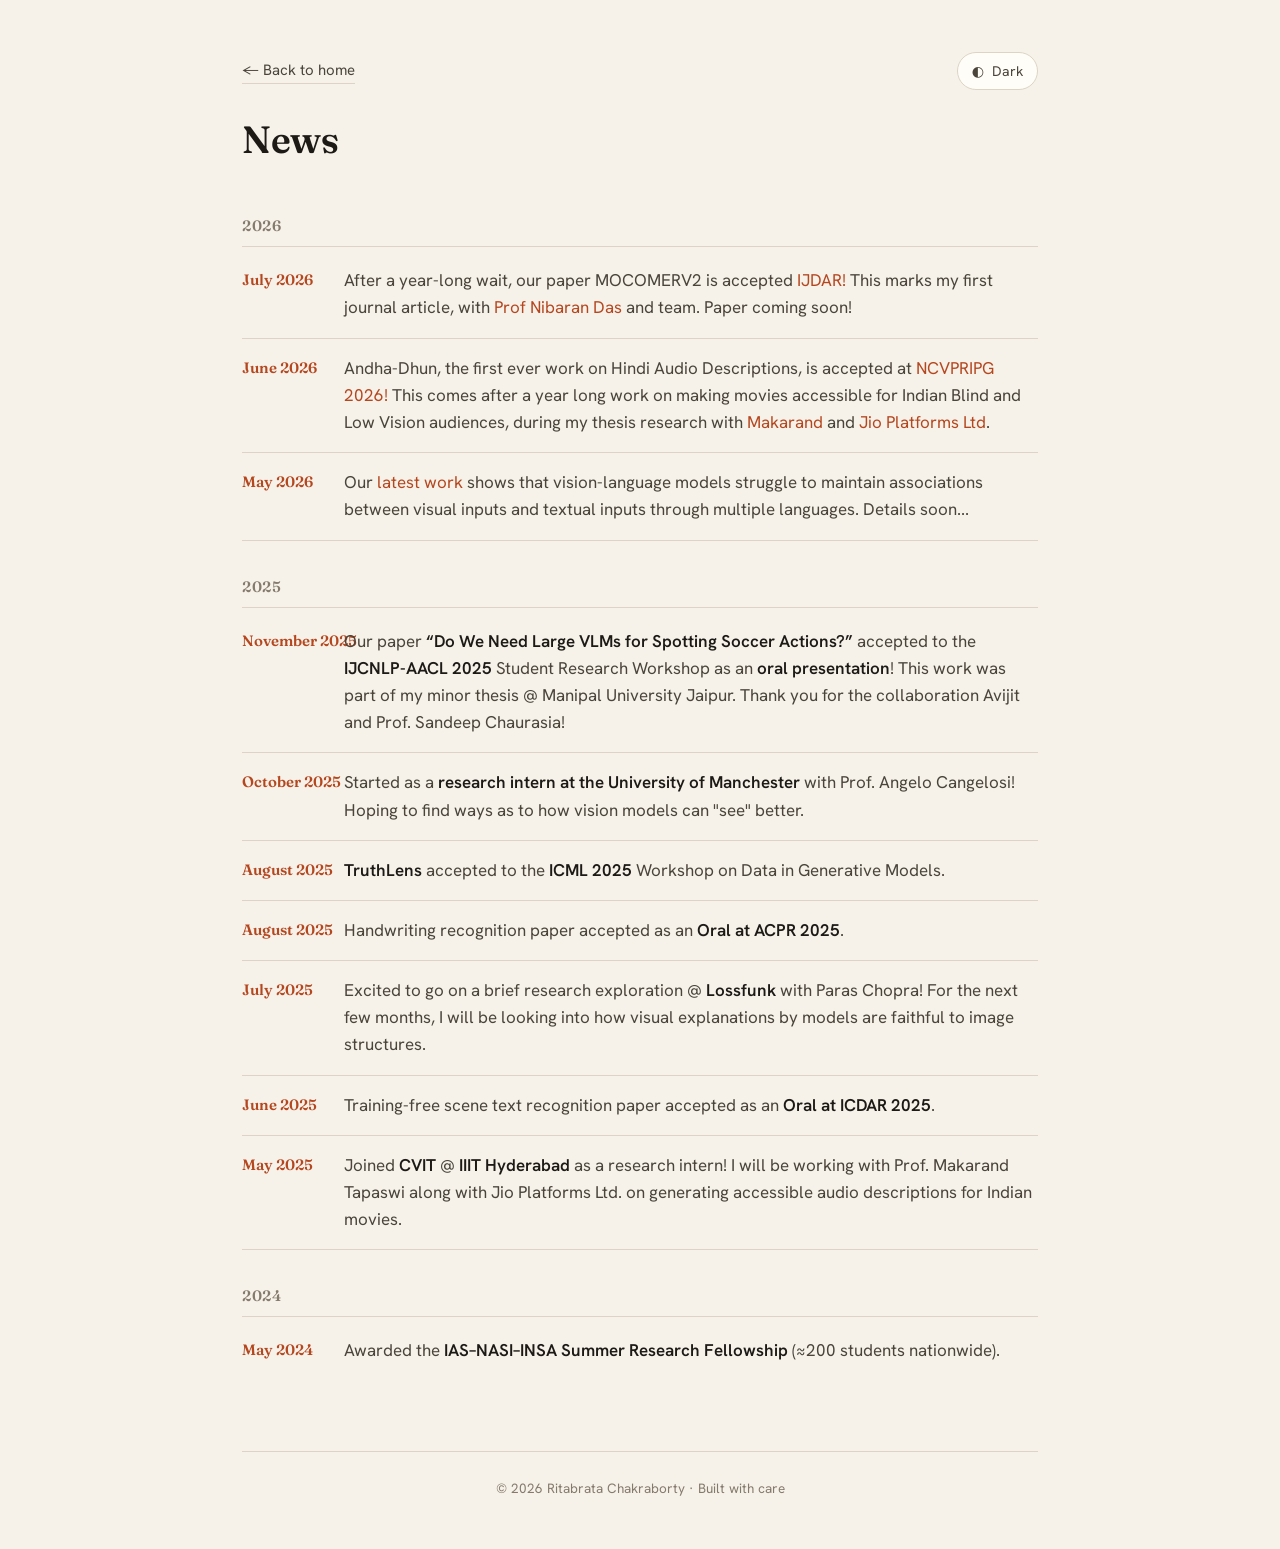
==== news.html @ 1041f398 "Revise news entries and fix date formatting Updated news items with new entries and corrected dates." ====
<!doctype html>
<html lang="en">
<head>
<meta charset="utf-8">
<meta name="viewport" content="width=device-width, initial-scale=1">
<meta name="description" content="News archive — Ritabrata Chakraborty">
<meta name="author" content="Ritabrata Chakraborty">
<title>News · Ritabrata Chakraborty</title>

<link rel="preconnect" href="https://fonts.googleapis.com">
<link rel="preconnect" href="https://fonts.gstatic.com" crossorigin>
<link href="https://fonts.googleapis.com/css2?family=Fraunces:opsz,wght@9..144,400;9..144,500;9..144,600;9..144,700&family=Hanken+Grotesk:wght@400;500;600;700&display=swap" rel="stylesheet">

<style>
:root{
  --paper:#f6f2ea;
  --paper-2:#efe9de;
  --ink:#1d1a16;
  --ink-soft:#4a443b;
  --muted:#857b6c;
  --line:#ddd4c5;
  --accent:#b5471f;
  --accent-soft:#b5471f1a;
  --card:#fffdf8;
  --shadow:0 1px 2px rgba(40,30,15,.05), 0 10px 30px rgba(40,30,15,.06);
  --maxw:840px;
}
html[data-theme="dark"]{
  --paper:#14130f;
  --paper-2:#1b1915;
  --ink:#ece7dd;
  --ink-soft:#bdb6a8;
  --muted:#8a8273;
  --line:#2c2922;
  --accent:#e07a4a;
  --accent-soft:#e07a4a1f;
  --card:#1c1a15;
  --shadow:0 1px 2px rgba(0,0,0,.4), 0 12px 34px rgba(0,0,0,.34);
}
*{box-sizing:border-box;}
html,body{margin:0;padding:0;}
body{
  background:var(--paper);
  color:var(--ink);
  font-family:"Hanken Grotesk", system-ui, sans-serif;
  font-size:17px;
  line-height:1.6;
  -webkit-font-smoothing:antialiased;
  transition:background .35s ease, color .35s ease;
}
a{color:var(--accent); text-decoration:none;}
a:hover{text-decoration:underline; text-underline-offset:3px;}
.wrap{max-width:var(--maxw); margin:0 auto; padding:0 22px;}

header{padding:52px 0 8px;}
.topbar{display:flex; justify-content:space-between; align-items:center; margin-bottom:30px;}
.back{
  color:var(--ink-soft); font-size:15px; border-bottom:1px solid var(--line); padding-bottom:1px;
}
.back:hover{color:var(--accent); border-color:var(--accent); text-decoration:none;}
.toggle{
  display:inline-flex; align-items:center; gap:8px;
  background:var(--card); border:1px solid var(--line); color:var(--ink-soft);
  border-radius:999px; padding:7px 14px; cursor:pointer; font:inherit; font-size:14px;
  transition:border-color .2s, color .2s, transform .12s;
}
.toggle:hover{border-color:var(--accent); color:var(--accent); transform:translateY(-1px);}
h1{
  font-family:"Fraunces", serif; font-weight:600; font-size:38px;
  line-height:1.05; margin:0 0 6px; letter-spacing:-.5px;
}
.sub{color:var(--muted); margin:0 0 6px; font-size:16px;}

.year{
  font-family:"Fraunces", serif; font-weight:600; font-size:15px;
  letter-spacing:.6px; text-transform:uppercase; color:var(--muted);
  margin:34px 0 4px; padding-bottom:8px; border-bottom:1px solid var(--line);
}
.news-item{
  display:grid; grid-template-columns:84px 1fr; gap:18px;
  padding:16px 0; border-bottom:1px solid var(--line);
}
.news-item:last-child{border-bottom:none;}
.news-date{
  font-family:"Fraunces", serif; color:var(--accent);
  font-size:15px; font-weight:600; padding-top:1px; white-space:nowrap;
}
.news-body{color:var(--ink-soft);}
.news-body b{color:var(--ink); font-weight:600;}

.list{padding:6px 0 70px;}
.foot{
  text-align:center; color:var(--muted); font-size:13.5px;
  padding:26px 0 50px; border-top:1px solid var(--line);
}
@media (max-width:620px){
  h1{font-size:31px;}
  .news-item{grid-template-columns:70px 1fr; gap:12px;}
}
</style>
</head>
<body>
<div class="wrap">

  <header>
    <div class="topbar">
      <a class="back" href="index.html#news">← Back to home</a>
      <button class="toggle" id="themeBtn" aria-label="Toggle theme">
        <span id="themeIcon">◐</span><span id="themeLabel">Dark</span>
      </button>
    </div>
    <h1>News</h1>
    <p class="sub"></p>
  </header>

  <section class="list">

    <div class="year">2026</div>

        <div class="news-item">
      <div class="news-date">July 2026</div>
      <div class="news-body">After a year-long wait, our paper MOCOMERV2 is accepted <a href="https://link.springer.com/journal/10032">IJDAR!</a>
      This marks my first journal article, with <a href="https://scholar.google.co.in/citations?hl=en&user=vMx63B4AAAAJ&view_op=list_works&sortby=pubdate">Prof Nibaran Das</a>
      and team. Paper coming soon!</div>
    </div>

    <div class="news-item">
      <div class="news-date">June 2026</div>
      <div class="news-body">Andha-Dhun, the first ever work on Hindi Audio Descriptions, is accepted at <a href="https://ncvpripg2026.lnmiit.ac.in/">NCVPRIPG 2026!</a>
      This comes after a year long work on making movies accessible for Indian Blind and Low Vision audiences, during my thesis research with <a href="https://makarandtapaswi.github.io/">Makarand</a>
      and <a href="https://www.jio.com/platforms/">Jio Platforms Ltd</a>.</div>
    </div>

    <div class="news-item">
      <div class="news-date">May 2026</div>
      <div class="news-body">Our <a href="https://openreview.net/forum?id=AJkmF1yHVO">latest work</a> shows that vision-language models struggle to maintain associations between visual
      inputs and textual inputs through multiple languages. Details soon...</div>
    </div>

    <div class="year">2025</div>

    <div class="news-item">
      <div class="news-date">November 2025</div>
      <div class="news-body">Our paper <b>“Do We Need Large VLMs for Spotting Soccer Actions?”</b> accepted to the <b>IJCNLP-AACL 2025</b> Student Research Workshop as an <b>oral presentation</b>!
      This work was part of my minor thesis @ Manipal University Jaipur. Thank you for the collaboration Avijit and Prof. Sandeep Chaurasia!</div>
    </div>

    <div class="news-item">
      <div class="news-date">October 2025</div>
      <div class="news-body">Started as a <b>research intern at the University of Manchester</b> with Prof. Angelo Cangelosi! Hoping to find ways as to how vision models can "see" better.</div>
    </div>
    <div class="news-item">
      <div class="news-date">August 2025</div>
      <div class="news-body"><b>TruthLens</b> accepted to the <b>ICML 2025</b> Workshop on Data in Generative Models.</div>
    </div>

        <div class="news-item">
      <div class="news-date">August 2025</div>
      <div class="news-body">Handwriting recognition paper accepted as an <b>Oral at ACPR 2025</b>.</div>
    </div>
    <div class="news-item">
      <div class="news-date">July 2025</div>
      <div class="news-body">Excited to go on a brief research exploration @ <b>Lossfunk</b> with Paras Chopra! For the next few months, I will be looking into how visual explanations by models are
      faithful to image structures.</div>
    </div>
        <div class="news-item">
      <div class="news-date">June 2025</div>
      <div class="news-body">Training-free scene text recognition paper accepted as an <b>Oral at ICDAR 2025</b>.</div>
    </div>

    <div class="news-item">
      <div class="news-date">May 2025</div>
      <div class="news-body">Joined <b>CVIT</b> @ <b>IIIT Hyderabad</b> as a research intern! I will be working with Prof. Makarand Tapaswi along with Jio Platforms Ltd. on generating accessible
      audio descriptions for Indian movies.</div>
    </div>






    <div class="year">2024</div>

    <div class="news-item">
      <div class="news-date">May 2024</div>
      <div class="news-body">Awarded the <b>IAS–NASI–INSA Summer Research Fellowship</b> (≈200 students nationwide).</div>
    </div>

  </section>

  <div class="foot">© <span id="yr"></span> Ritabrata Chakraborty · Built with care</div>
</div>

<script>
  var root = document.documentElement;
  var icon = document.getElementById('themeIcon');
  var label = document.getElementById('themeLabel');
  function getStored(){ try{ return localStorage.getItem('theme'); }catch(e){ return null; } }
  function store(v){ try{ localStorage.setItem('theme', v); }catch(e){} }
  function applyTheme(t){
    root.setAttribute('data-theme', t);
    icon.textContent = t === 'dark' ? '◑' : '◐';
    label.textContent = t === 'dark' ? 'Light' : 'Dark';
  }
  var saved = getStored();
  var prefersDark = window.matchMedia && window.matchMedia('(prefers-color-scheme: dark)').matches;
  applyTheme(saved || (prefersDark ? 'dark' : 'light'));
  document.getElementById('themeBtn').addEventListener('click', function(){
    var next = root.getAttribute('data-theme') === 'dark' ? 'light' : 'dark';
    applyTheme(next); store(next);
  });
  document.getElementById('yr').textContent = new Date().getFullYear();
</script>
</body>
</html>
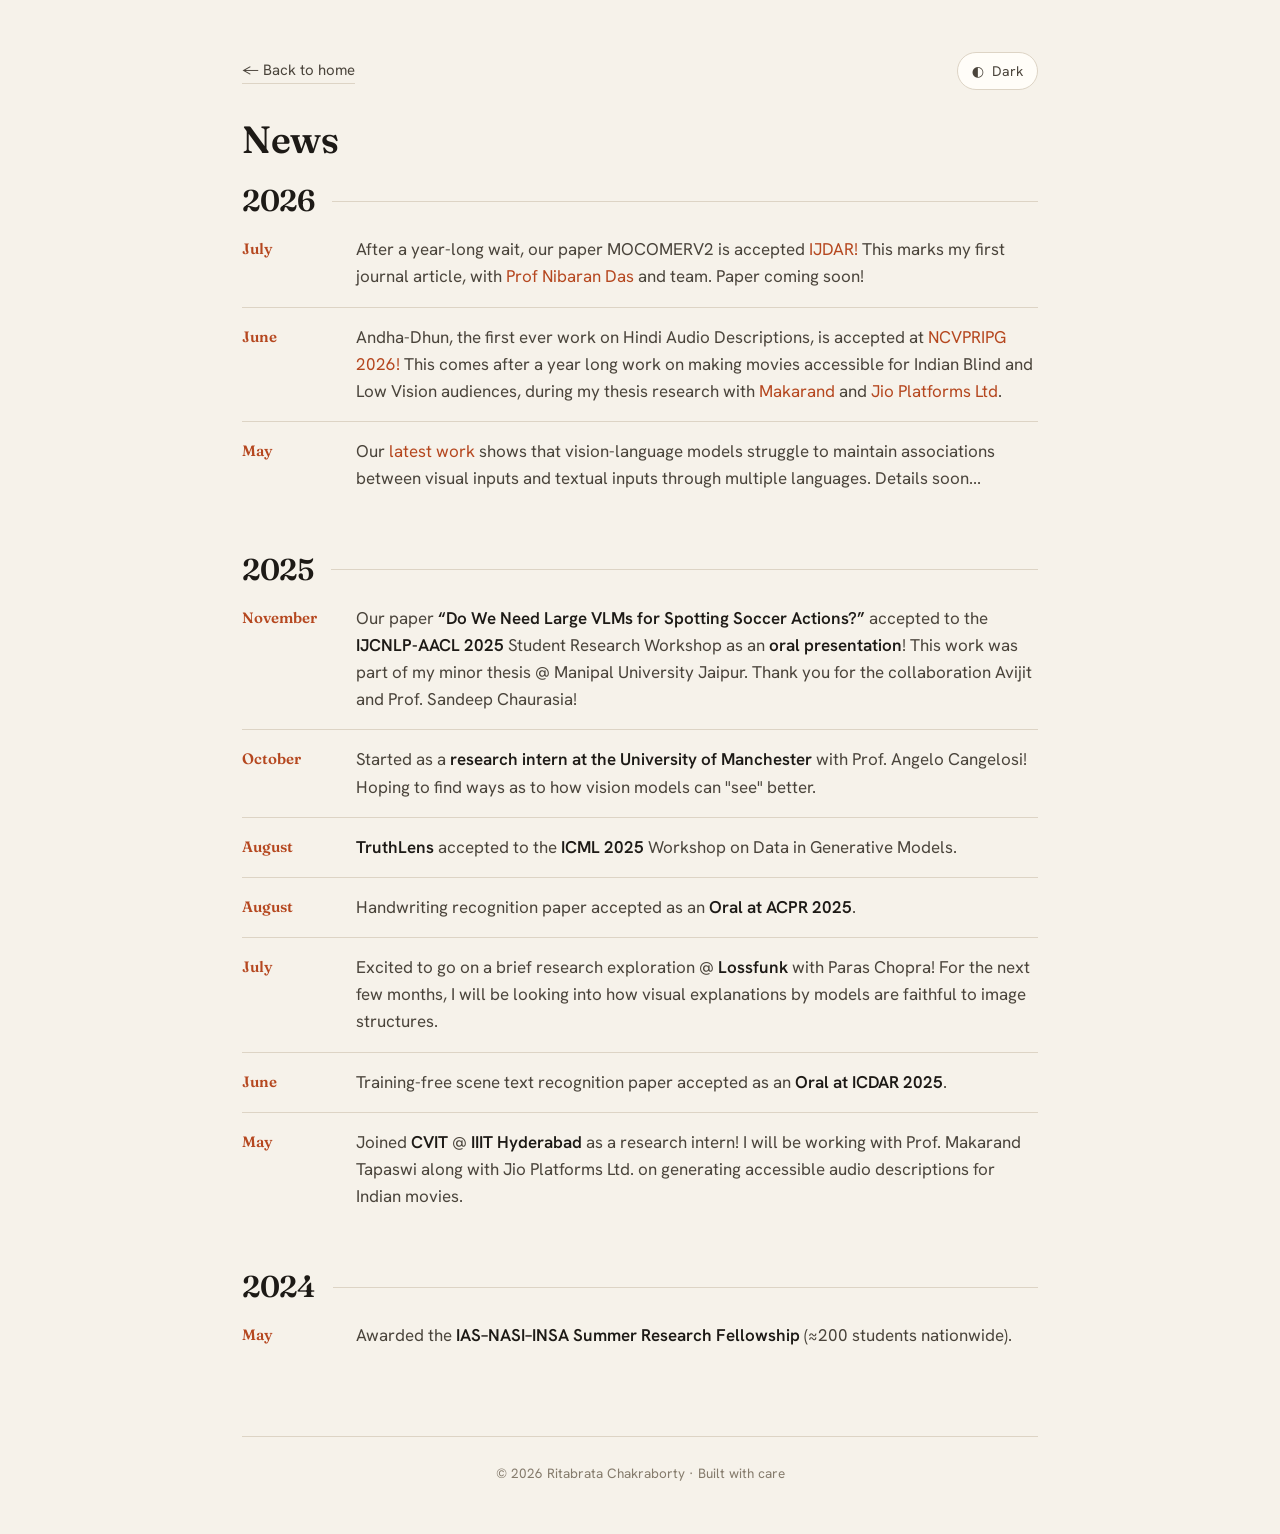
==== commit 965f7c0e: "Refactor news section and update styles Updated the news section with new items and modified the yea" ====
--- a/news.html
+++ b/news.html
@@ -71,16 +71,28 @@
 }
 .sub{color:var(--muted); margin:0 0 6px; font-size:16px;}
 
+/* ---------- Year header ---------- */
 .year{
-  font-family:"Fraunces", serif; font-weight:600; font-size:15px;
-  letter-spacing:.6px; text-transform:uppercase; color:var(--muted);
-  margin:34px 0 4px; padding-bottom:8px; border-bottom:1px solid var(--line);
-}
+  display:flex; align-items:center; gap:18px;
+  margin:46px 0 4px;
+}
+.year::after{
+  content:""; flex:1 1 auto; height:1px; background:var(--line);
+}
+.year span{
+  font-family:"Fraunces", serif; font-weight:600; font-size:30px;
+  line-height:1; letter-spacing:-.5px; color:var(--ink);
+  flex:0 0 auto;
+}
+.year:first-child{margin-top:6px;}
+
+/* ---------- News items ---------- */
 .news-item{
-  display:grid; grid-template-columns:84px 1fr; gap:18px;
+  display:grid; grid-template-columns:96px 1fr; gap:18px;
   padding:16px 0; border-bottom:1px solid var(--line);
 }
 .news-item:last-child{border-bottom:none;}
+.news-item:has(+ .year){border-bottom:none;}
 .news-date{
   font-family:"Fraunces", serif; color:var(--accent);
   font-size:15px; font-weight:600; padding-top:1px; white-space:nowrap;
@@ -95,7 +107,10 @@
 }
 @media (max-width:620px){
   h1{font-size:31px;}
-  .news-item{grid-template-columns:70px 1fr; gap:12px;}
+  .year{gap:12px; margin-top:36px;}
+  .year span{font-size:26px;}
+  .news-item{grid-template-columns:82px 1fr; gap:12px;}
+  .news-date{font-size:14px;}
 }
 </style>
 </head>
@@ -113,76 +128,79 @@
     <p class="sub"></p>
   </header>
 
+  <!--
+    To add news: drop a new .news-item at the top of the right year block.
+    Keep data-year on the item — index.html reads it to rebuild these
+    year headers for the 7 latest entries. The .news-date holds the month only.
+  -->
   <section class="list">
 
-    <div class="year">2026</div>
-
-        <div class="news-item">
-      <div class="news-date">July 2026</div>
+    <div class="year"><span>2026</span></div>
+
+    <div class="news-item" data-year="2026">
+      <div class="news-date">July</div>
       <div class="news-body">After a year-long wait, our paper MOCOMERV2 is accepted <a href="https://link.springer.com/journal/10032">IJDAR!</a>
       This marks my first journal article, with <a href="https://scholar.google.co.in/citations?hl=en&user=vMx63B4AAAAJ&view_op=list_works&sortby=pubdate">Prof Nibaran Das</a>
       and team. Paper coming soon!</div>
     </div>
 
-    <div class="news-item">
-      <div class="news-date">June 2026</div>
+    <div class="news-item" data-year="2026">
+      <div class="news-date">June</div>
       <div class="news-body">Andha-Dhun, the first ever work on Hindi Audio Descriptions, is accepted at <a href="https://ncvpripg2026.lnmiit.ac.in/">NCVPRIPG 2026!</a>
       This comes after a year long work on making movies accessible for Indian Blind and Low Vision audiences, during my thesis research with <a href="https://makarandtapaswi.github.io/">Makarand</a>
       and <a href="https://www.jio.com/platforms/">Jio Platforms Ltd</a>.</div>
     </div>
 
-    <div class="news-item">
-      <div class="news-date">May 2026</div>
+    <div class="news-item" data-year="2026">
+      <div class="news-date">May</div>
       <div class="news-body">Our <a href="https://openreview.net/forum?id=AJkmF1yHVO">latest work</a> shows that vision-language models struggle to maintain associations between visual
       inputs and textual inputs through multiple languages. Details soon...</div>
     </div>
 
-    <div class="year">2025</div>
-
-    <div class="news-item">
-      <div class="news-date">November 2025</div>
+    <div class="year"><span>2025</span></div>
+
+    <div class="news-item" data-year="2025">
+      <div class="news-date">November</div>
       <div class="news-body">Our paper <b>“Do We Need Large VLMs for Spotting Soccer Actions?”</b> accepted to the <b>IJCNLP-AACL 2025</b> Student Research Workshop as an <b>oral presentation</b>!
       This work was part of my minor thesis @ Manipal University Jaipur. Thank you for the collaboration Avijit and Prof. Sandeep Chaurasia!</div>
     </div>
 
-    <div class="news-item">
-      <div class="news-date">October 2025</div>
+    <div class="news-item" data-year="2025">
+      <div class="news-date">October</div>
       <div class="news-body">Started as a <b>research intern at the University of Manchester</b> with Prof. Angelo Cangelosi! Hoping to find ways as to how vision models can "see" better.</div>
     </div>
-    <div class="news-item">
-      <div class="news-date">August 2025</div>
+
+    <div class="news-item" data-year="2025">
+      <div class="news-date">August</div>
       <div class="news-body"><b>TruthLens</b> accepted to the <b>ICML 2025</b> Workshop on Data in Generative Models.</div>
     </div>
 
-        <div class="news-item">
-      <div class="news-date">August 2025</div>
+    <div class="news-item" data-year="2025">
+      <div class="news-date">August</div>
       <div class="news-body">Handwriting recognition paper accepted as an <b>Oral at ACPR 2025</b>.</div>
     </div>
-    <div class="news-item">
-      <div class="news-date">July 2025</div>
+
+    <div class="news-item" data-year="2025">
+      <div class="news-date">July</div>
       <div class="news-body">Excited to go on a brief research exploration @ <b>Lossfunk</b> with Paras Chopra! For the next few months, I will be looking into how visual explanations by models are
       faithful to image structures.</div>
     </div>
-        <div class="news-item">
-      <div class="news-date">June 2025</div>
+
+    <div class="news-item" data-year="2025">
+      <div class="news-date">June</div>
       <div class="news-body">Training-free scene text recognition paper accepted as an <b>Oral at ICDAR 2025</b>.</div>
     </div>
 
-    <div class="news-item">
-      <div class="news-date">May 2025</div>
+    <div class="news-item" data-year="2025">
+      <div class="news-date">May</div>
       <div class="news-body">Joined <b>CVIT</b> @ <b>IIIT Hyderabad</b> as a research intern! I will be working with Prof. Makarand Tapaswi along with Jio Platforms Ltd. on generating accessible
       audio descriptions for Indian movies.</div>
     </div>
 
-
-
-
-
-
-    <div class="year">2024</div>
-
-    <div class="news-item">
-      <div class="news-date">May 2024</div>
+    <div class="year"><span>2024</span></div>
+
+    <div class="news-item" data-year="2024">
+      <div class="news-date">May</div>
       <div class="news-body">Awarded the <b>IAS–NASI–INSA Summer Research Fellowship</b> (≈200 students nationwide).</div>
     </div>
 
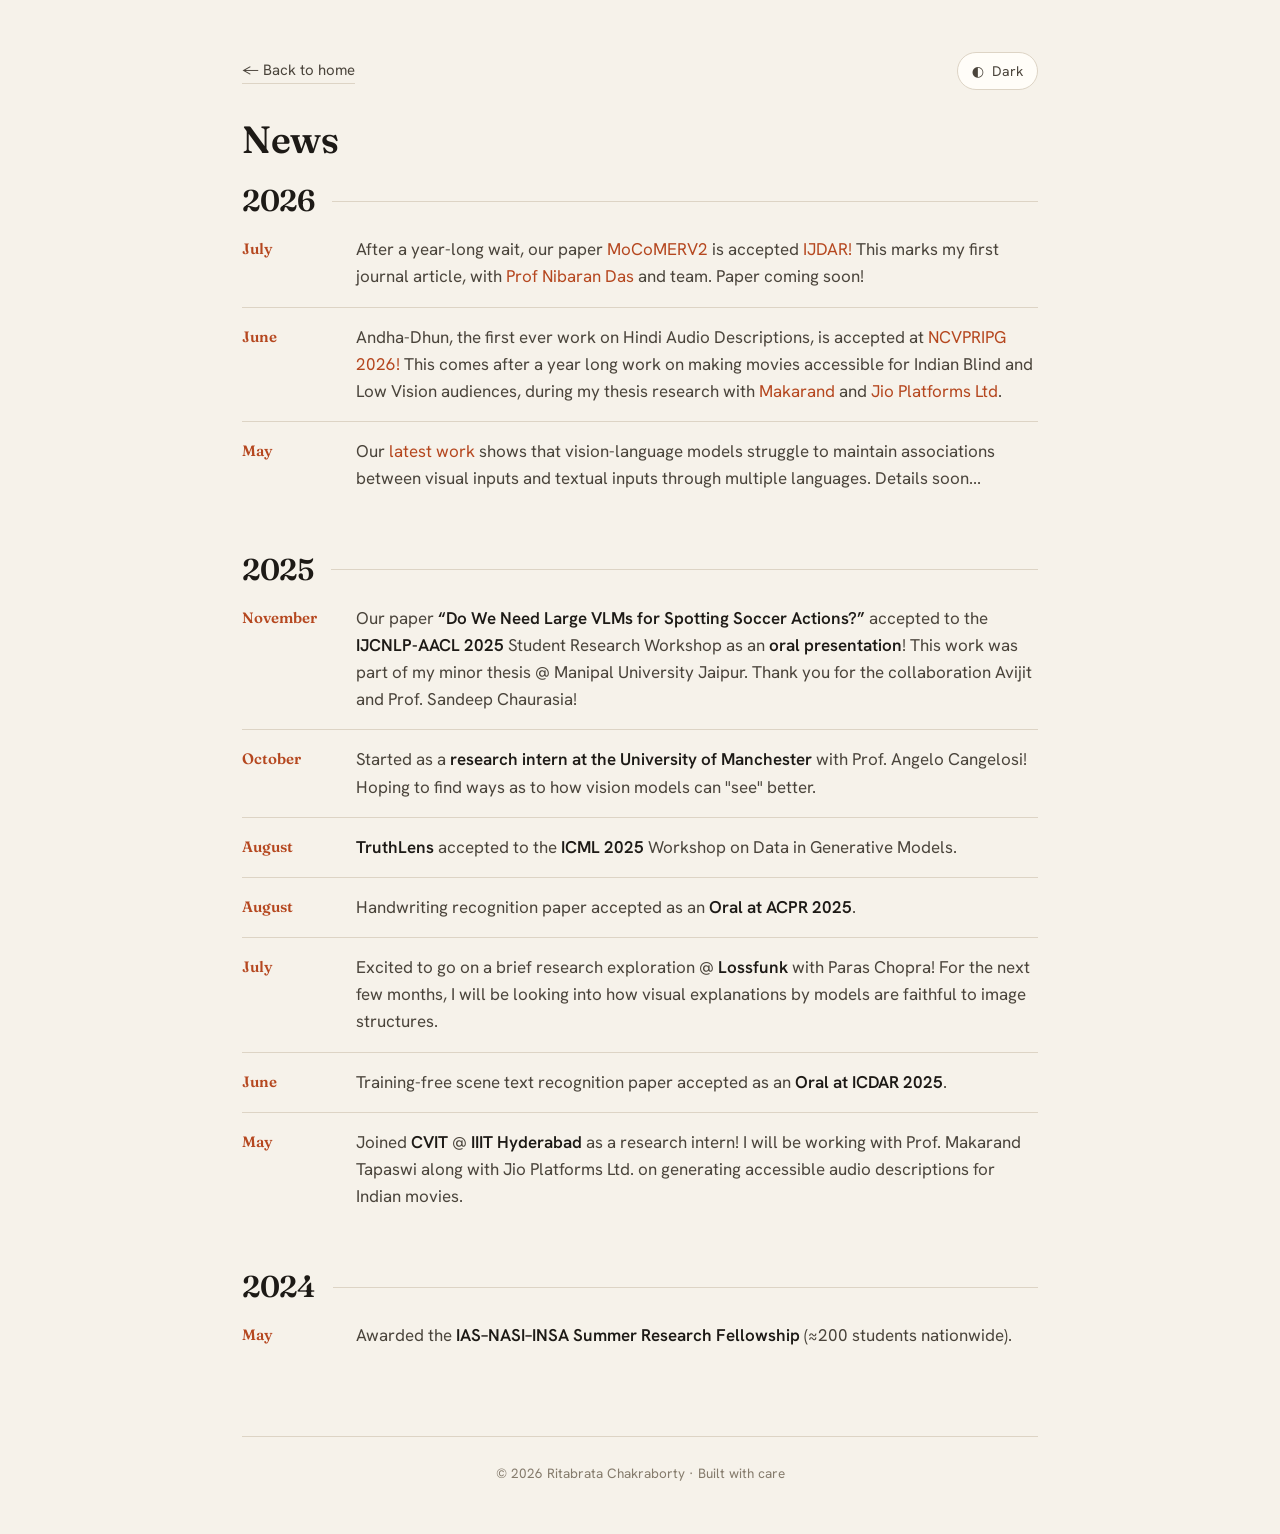
==== commit 1e9e3d53: "Fix paper title and link in news item for 2026 Updated the news body to include the correct paper ti" ====
--- a/news.html
+++ b/news.html
@@ -139,7 +139,7 @@
 
     <div class="news-item" data-year="2026">
       <div class="news-date">July</div>
-      <div class="news-body">After a year-long wait, our paper MOCOMERV2 is accepted <a href="https://link.springer.com/journal/10032">IJDAR!</a>
+      <div class="news-body">After a year-long wait, our paper <a href="https://github.com/pramaniksandip/MoCoMER-V2 ">MoCoMERV2</a> is accepted <a href="https://link.springer.com/journal/10032">IJDAR!</a>
       This marks my first journal article, with <a href="https://scholar.google.co.in/citations?hl=en&user=vMx63B4AAAAJ&view_op=list_works&sortby=pubdate">Prof Nibaran Das</a>
       and team. Paper coming soon!</div>
     </div>
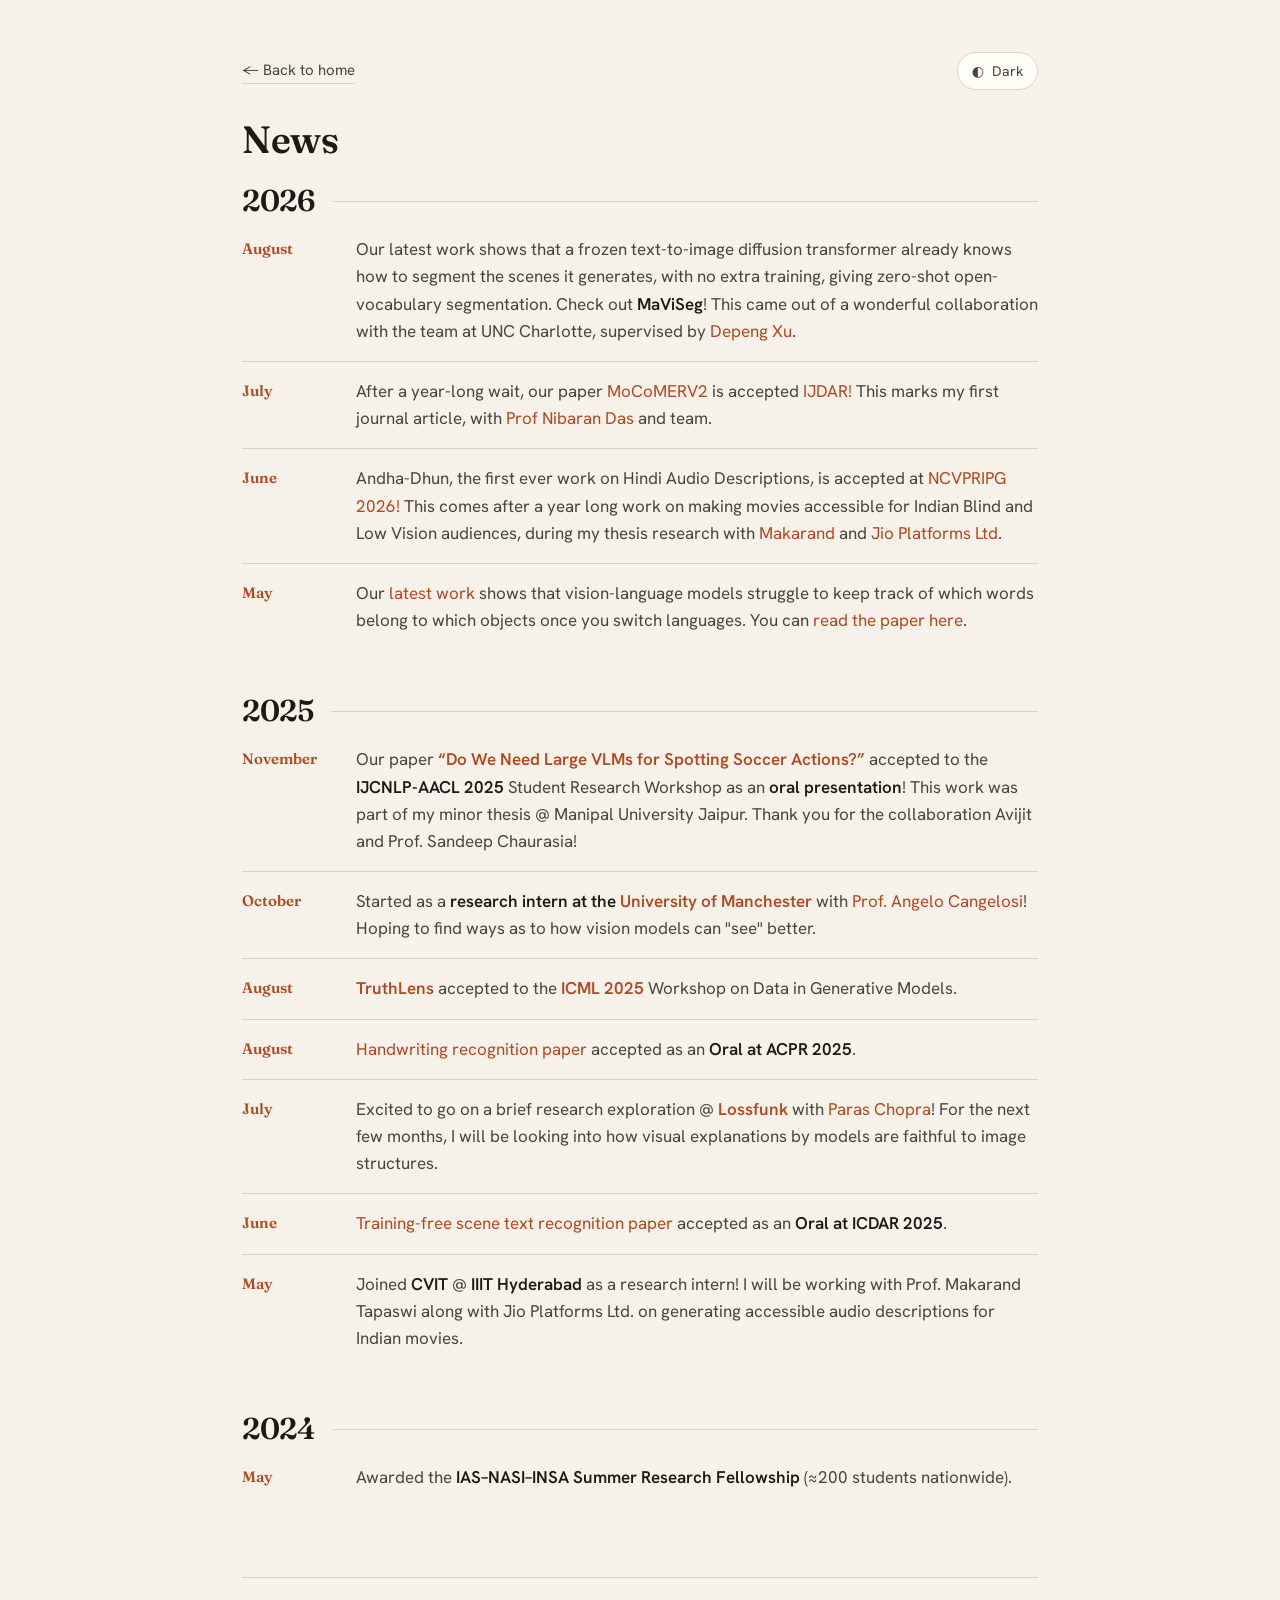
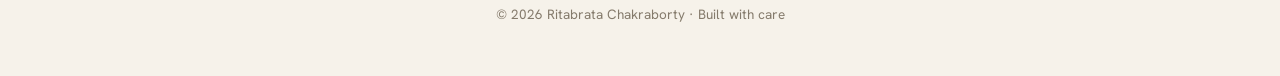
==== commit e167718a: "Update news.html with new entries and improvements Added new news items for 2026 and updated existin" ====
--- a/news.html
+++ b/news.html
@@ -138,10 +138,15 @@
     <div class="year"><span>2026</span></div>
 
     <div class="news-item" data-year="2026">
+      <div class="news-date">August</div>
+      <div class="news-body">Our latest work shows that a frozen text-to-image diffusion transformer already knows how to segment the scenes it generates, with no extra training, giving zero-shot open-vocabulary segmentation. Check out <a href="https://arxiv.org/abs/2608.05878"><b>MaViSeg</b></a>! This came out of a wonderful collaboration with the team at UNC Charlotte, supervised by <a href="https://scholar.google.com/citations?user=GIVbIEgAAAAJ&hl=en">Depeng Xu</a>.</div>
+    </div>
+
+    <div class="news-item" data-year="2026">
       <div class="news-date">July</div>
-      <div class="news-body">After a year-long wait, our paper <a href="https://github.com/pramaniksandip/MoCoMER-V2 ">MoCoMERV2</a> is accepted <a href="https://link.springer.com/journal/10032">IJDAR!</a>
+      <div class="news-body">After a year-long wait, our paper <a href="https://github.com/pramaniksandip/MoCoMER-V2">MoCoMERV2</a> is accepted <a href="https://link.springer.com/journal/10032">IJDAR!</a>
       This marks my first journal article, with <a href="https://scholar.google.co.in/citations?hl=en&user=vMx63B4AAAAJ&view_op=list_works&sortby=pubdate">Prof Nibaran Das</a>
-      and team. Paper coming soon!</div>
+      and team.</div>
     </div>
 
     <div class="news-item" data-year="2026">
@@ -153,42 +158,41 @@
 
     <div class="news-item" data-year="2026">
       <div class="news-date">May</div>
-      <div class="news-body">Our <a href="https://openreview.net/forum?id=AJkmF1yHVO">latest work</a> shows that vision-language models struggle to maintain associations between visual
-      inputs and textual inputs through multiple languages. Details soon...</div>
+      <div class="news-body">Our <a href="https://openreview.net/forum?id=AJkmF1yHVO">latest work</a> shows that vision-language models struggle to keep track of which words belong to which objects once you switch languages. You can <a href="https://openreview.net/pdf?id=AJkmF1yHVO">read the paper here</a>.</div>
     </div>
 
     <div class="year"><span>2025</span></div>
 
     <div class="news-item" data-year="2025">
       <div class="news-date">November</div>
-      <div class="news-body">Our paper <b>“Do We Need Large VLMs for Spotting Soccer Actions?”</b> accepted to the <b>IJCNLP-AACL 2025</b> Student Research Workshop as an <b>oral presentation</b>!
+      <div class="news-body">Our paper <b><a href="https://arxiv.org/abs/2506.17144">“Do We Need Large VLMs for Spotting Soccer Actions?”</a></b> accepted to the <b>IJCNLP-AACL 2025</b> Student Research Workshop as an <b>oral presentation</b>!
       This work was part of my minor thesis @ Manipal University Jaipur. Thank you for the collaboration Avijit and Prof. Sandeep Chaurasia!</div>
     </div>
 
     <div class="news-item" data-year="2025">
       <div class="news-date">October</div>
-      <div class="news-body">Started as a <b>research intern at the University of Manchester</b> with Prof. Angelo Cangelosi! Hoping to find ways as to how vision models can "see" better.</div>
+      <div class="news-body">Started as a <b>research intern at the <a href="https://www.manchester.ac.uk/">University of Manchester</a></b> with <a href="https://research.manchester.ac.uk/en/persons/angelo.cangelosi/">Prof. Angelo Cangelosi</a>! Hoping to find ways as to how vision models can "see" better.</div>
     </div>
 
     <div class="news-item" data-year="2025">
       <div class="news-date">August</div>
-      <div class="news-body"><b>TruthLens</b> accepted to the <b>ICML 2025</b> Workshop on Data in Generative Models.</div>
+      <div class="news-body"><b><a href="https://openreview.net/pdf?id=Eduqrz32U7">TruthLens</a></b> accepted to the <b><a href="https://icml.cc/virtual/2025/51033">ICML 2025</a></b> Workshop on Data in Generative Models.</div>
     </div>
 
     <div class="news-item" data-year="2025">
       <div class="news-date">August</div>
-      <div class="news-body">Handwriting recognition paper accepted as an <b>Oral at ACPR 2025</b>.</div>
+      <div class="news-body"><a href="https://arxiv.org/abs/2506.20255">Handwriting recognition paper</a> accepted as an <b>Oral at ACPR 2025</b>.</div>
     </div>
 
     <div class="news-item" data-year="2025">
       <div class="news-date">July</div>
-      <div class="news-body">Excited to go on a brief research exploration @ <b>Lossfunk</b> with Paras Chopra! For the next few months, I will be looking into how visual explanations by models are
+      <div class="news-body">Excited to go on a brief research exploration @ <b><a href="https://lossfunk.com/">Lossfunk</a></b> with <a href="https://invertedpassion.com/">Paras Chopra</a>! For the next few months, I will be looking into how visual explanations by models are
       faithful to image structures.</div>
     </div>
 
     <div class="news-item" data-year="2025">
       <div class="news-date">June</div>
-      <div class="news-body">Training-free scene text recognition paper accepted as an <b>Oral at ICDAR 2025</b>.</div>
+      <div class="news-body"><a href="https://arxiv.org/abs/2503.15639">Training-free scene text recognition paper</a> accepted as an <b>Oral at ICDAR 2025</b>.</div>
     </div>
 
     <div class="news-item" data-year="2025">
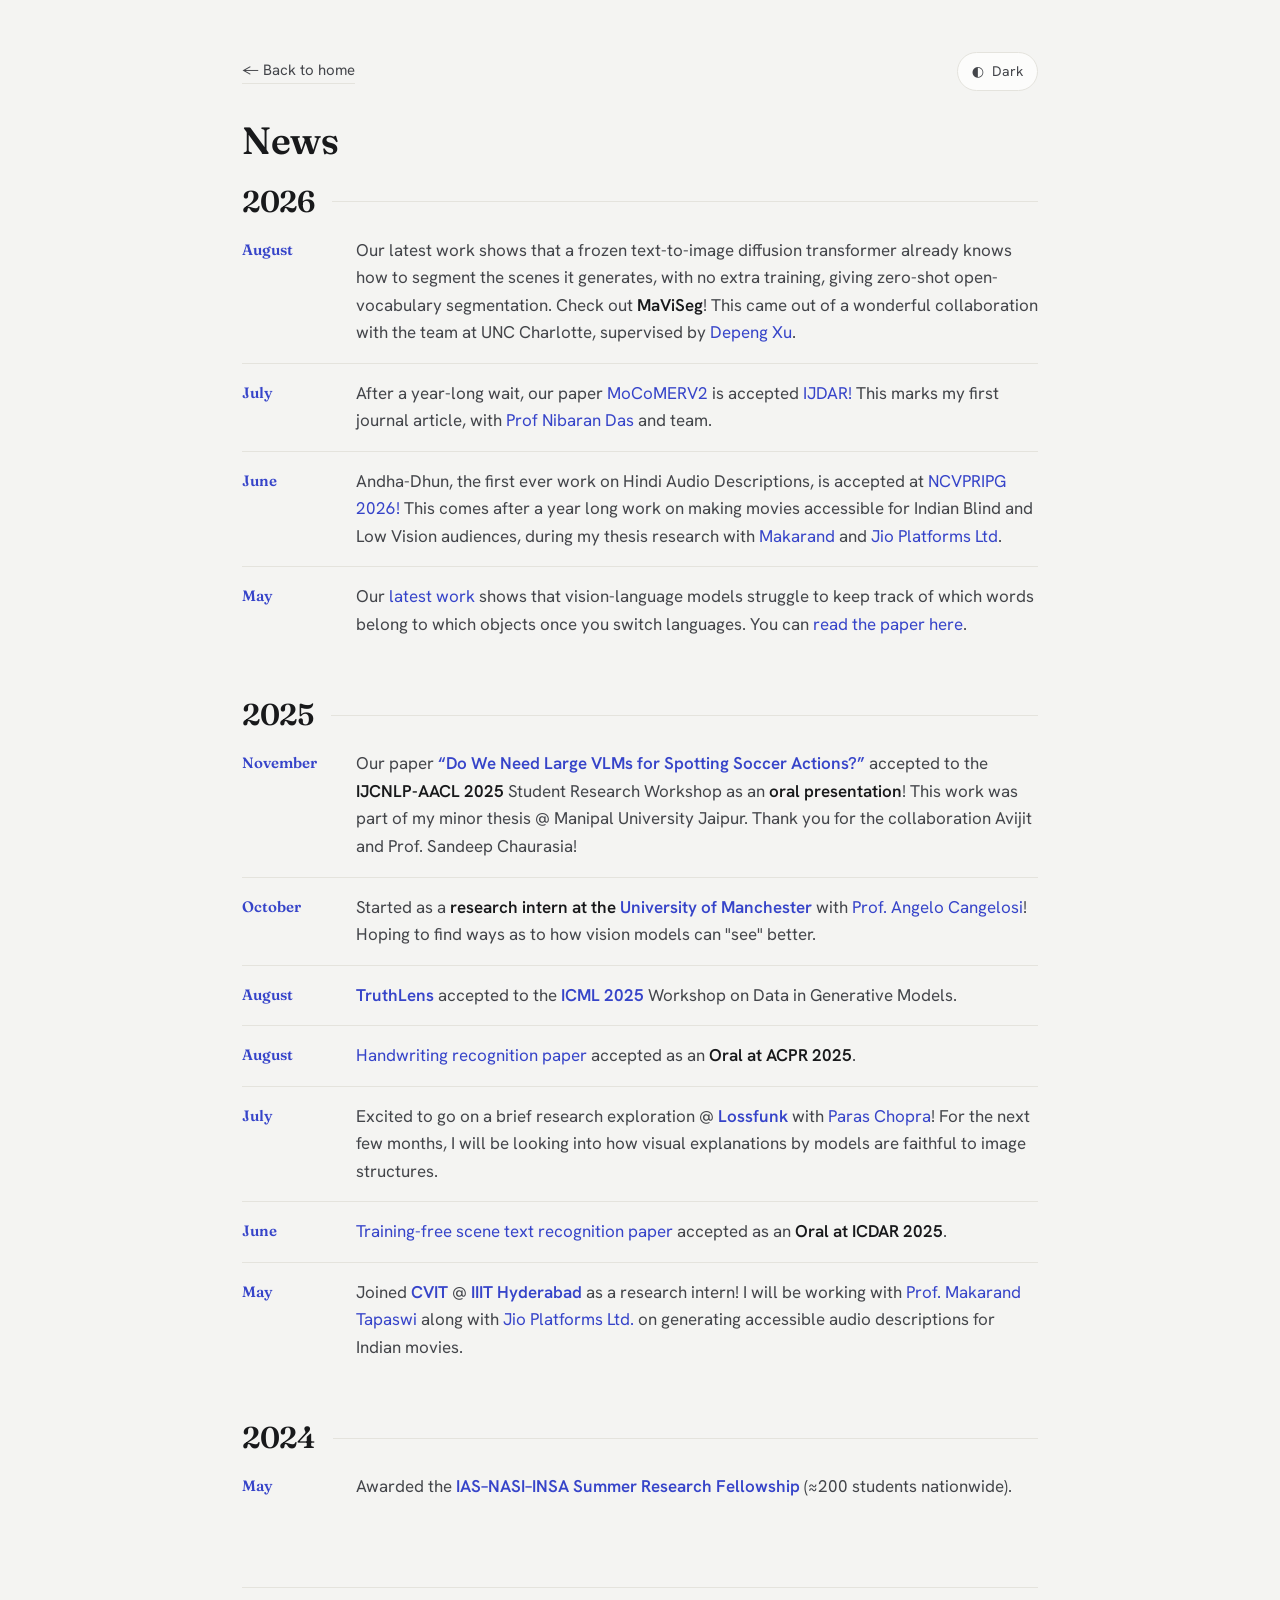
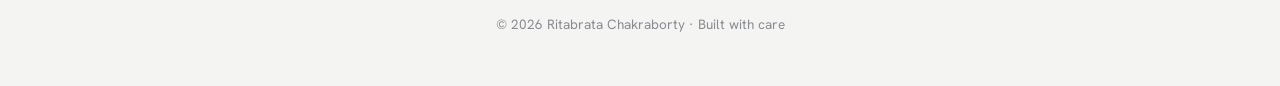
==== commit 4511f324: "Refactor styles and update news item links Updated CSS variables for dark and light themes. Enhanced" ====
--- a/news.html
+++ b/news.html
@@ -12,30 +12,31 @@
 <link href="https://fonts.googleapis.com/css2?family=Fraunces:opsz,wght@9..144,400;9..144,500;9..144,600;9..144,700&family=Hanken+Grotesk:wght@400;500;600;700&display=swap" rel="stylesheet">
 
 <style>
+/* Palette — "Studio": matches index.html. Retune via --accent only. */
 :root{
-  --paper:#f6f2ea;
-  --paper-2:#efe9de;
-  --ink:#1d1a16;
-  --ink-soft:#4a443b;
-  --muted:#857b6c;
-  --line:#ddd4c5;
-  --accent:#b5471f;
-  --accent-soft:#b5471f1a;
-  --card:#fffdf8;
-  --shadow:0 1px 2px rgba(40,30,15,.05), 0 10px 30px rgba(40,30,15,.06);
+  --paper:#f4f4f2;
+  --paper-2:#ebebe7;
+  --ink:#18191b;
+  --ink-soft:#43454a;
+  --muted:#8a8c91;
+  --line:#e4e3dd;
+  --accent:#3644c9;
+  --accent-soft:#3644c914;
+  --card:#fcfcfb;
+  --shadow:0 1px 3px rgba(20,20,25,.05);
   --maxw:840px;
 }
 html[data-theme="dark"]{
-  --paper:#14130f;
-  --paper-2:#1b1915;
-  --ink:#ece7dd;
-  --ink-soft:#bdb6a8;
-  --muted:#8a8273;
-  --line:#2c2922;
-  --accent:#e07a4a;
-  --accent-soft:#e07a4a1f;
-  --card:#1c1a15;
-  --shadow:0 1px 2px rgba(0,0,0,.4), 0 12px 34px rgba(0,0,0,.34);
+  --paper:#0e0f11;
+  --paper-2:#16171a;
+  --ink:#ececee;
+  --ink-soft:#b6b8bd;
+  --muted:#7b7d83;
+  --line:#25262a;
+  --accent:#8b97fa;
+  --accent-soft:#8b97fa1f;
+  --card:#151619;
+  --shadow:0 1px 3px rgba(0,0,0,.35);
 }
 *{box-sizing:border-box;}
 html,body{margin:0;padding:0;}
@@ -44,7 +45,7 @@
   color:var(--ink);
   font-family:"Hanken Grotesk", system-ui, sans-serif;
   font-size:17px;
-  line-height:1.6;
+  line-height:1.62;
   -webkit-font-smoothing:antialiased;
   transition:background .35s ease, color .35s ease;
 }
@@ -197,7 +198,7 @@
 
     <div class="news-item" data-year="2025">
       <div class="news-date">May</div>
-      <div class="news-body">Joined <b>CVIT</b> @ <b>IIIT Hyderabad</b> as a research intern! I will be working with Prof. Makarand Tapaswi along with Jio Platforms Ltd. on generating accessible
+      <div class="news-body">Joined <b><a href="https://cvit.iiit.ac.in/">CVIT</a></b> @ <b><a href="https://www.iiit.ac.in/">IIIT Hyderabad</a></b> as a research intern! I will be working with <a href="https://makarandtapaswi.github.io/">Prof. Makarand Tapaswi</a> along with <a href="https://www.jio.com/platforms/">Jio Platforms Ltd.</a> on generating accessible
       audio descriptions for Indian movies.</div>
     </div>
 
@@ -205,7 +206,7 @@
 
     <div class="news-item" data-year="2024">
       <div class="news-date">May</div>
-      <div class="news-body">Awarded the <b>IAS–NASI–INSA Summer Research Fellowship</b> (≈200 students nationwide).</div>
+      <div class="news-body">Awarded the <b><a href="https://webjapps.ias.ac.in/SEP/SummerFellowships.jsp">IAS–NASI–INSA Summer Research Fellowship</a></b> (≈200 students nationwide).</div>
     </div>
 
   </section>
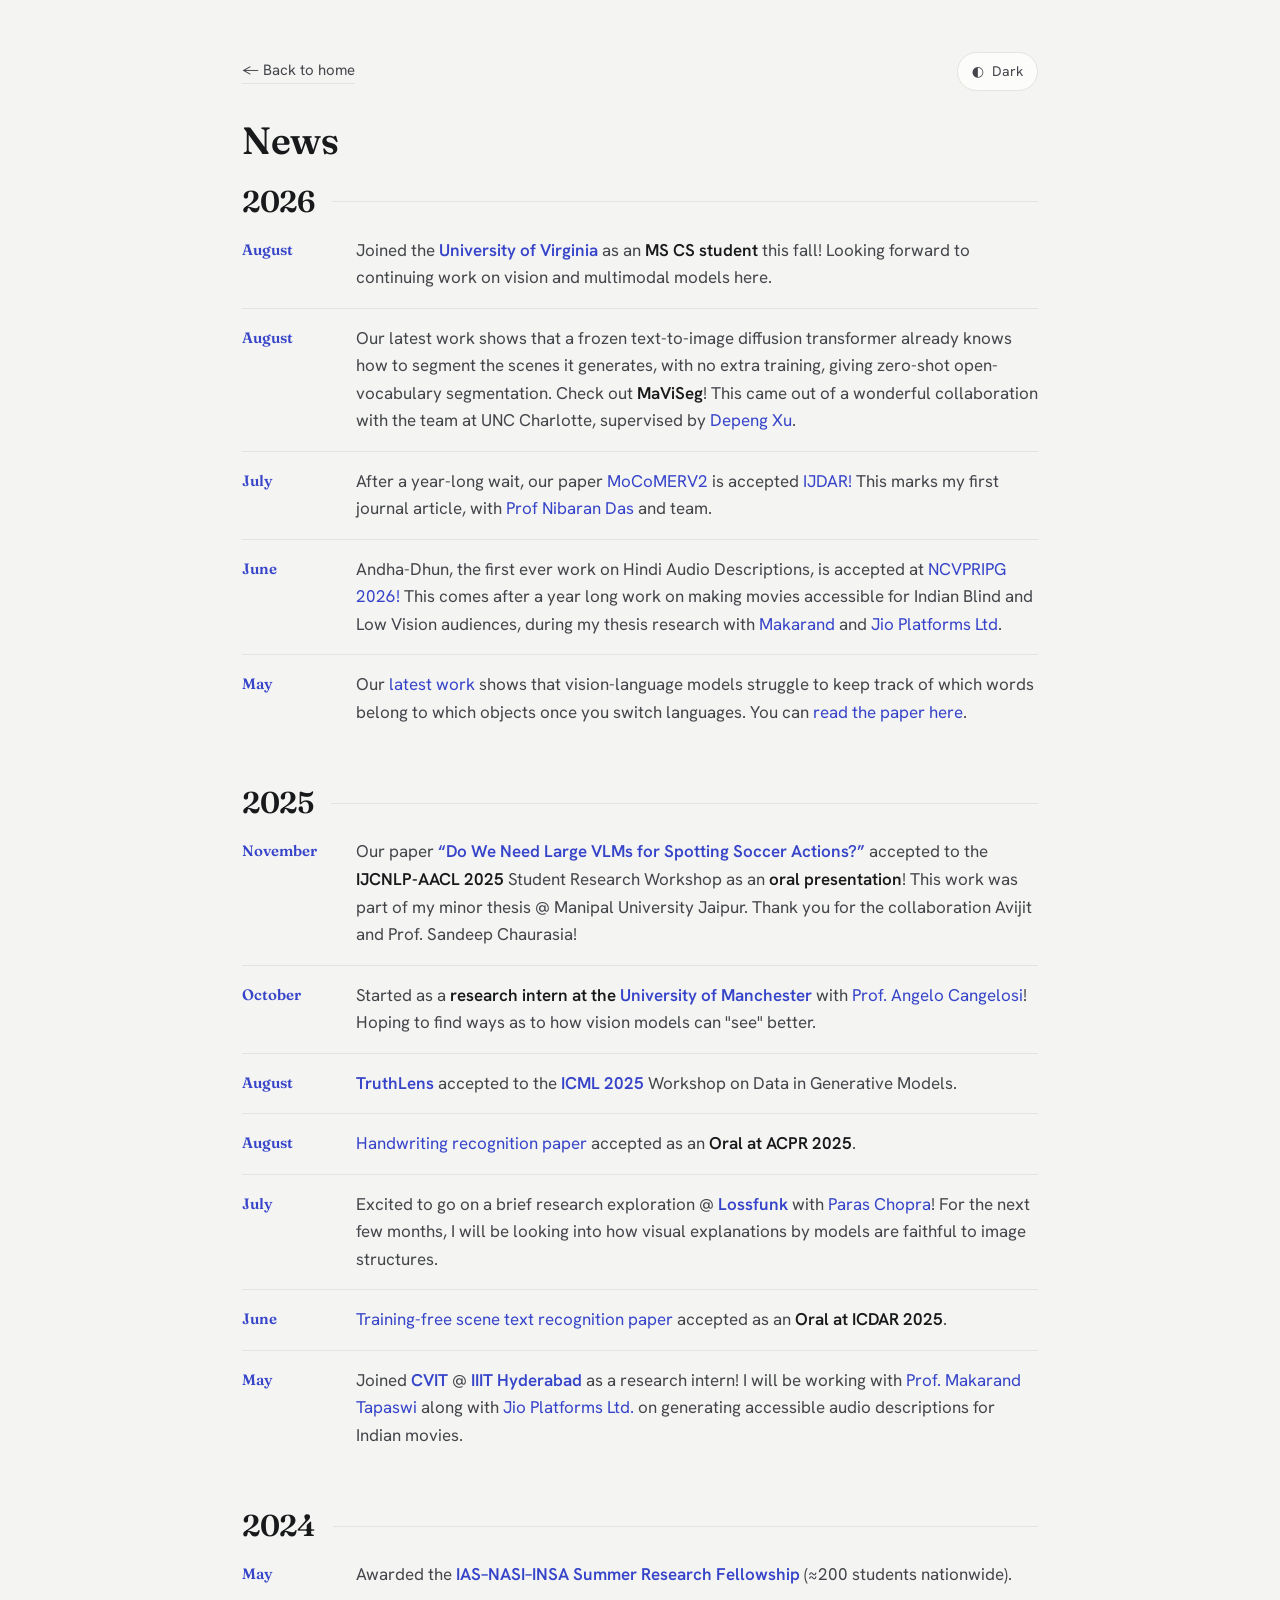
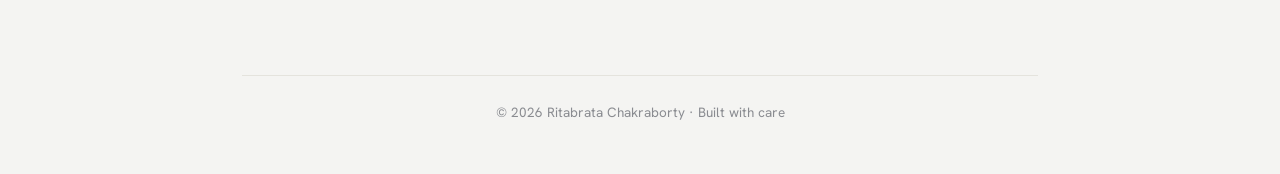
==== commit 710e8ef7: "Add news item for University of Virginia enrollment Added a news item about joining the University o" ====
--- a/news.html
+++ b/news.html
@@ -138,6 +138,11 @@
 
     <div class="year"><span>2026</span></div>
 
+
+        <div class="news-item" data-year="2026">
+      <div class="news-date">August</div>
+      <div class="news-body">Joined the <b><a href="https://www.cs.virginia.edu/">University of Virginia</a></b> as an <b>MS CS student</b> this fall! Looking forward to continuing work on vision and multimodal models here.</div>
+    </div>
     <div class="news-item" data-year="2026">
       <div class="news-date">August</div>
       <div class="news-body">Our latest work shows that a frozen text-to-image diffusion transformer already knows how to segment the scenes it generates, with no extra training, giving zero-shot open-vocabulary segmentation. Check out <a href="https://arxiv.org/abs/2608.05878"><b>MaViSeg</b></a>! This came out of a wonderful collaboration with the team at UNC Charlotte, supervised by <a href="https://scholar.google.com/citations?user=GIVbIEgAAAAJ&hl=en">Depeng Xu</a>.</div>
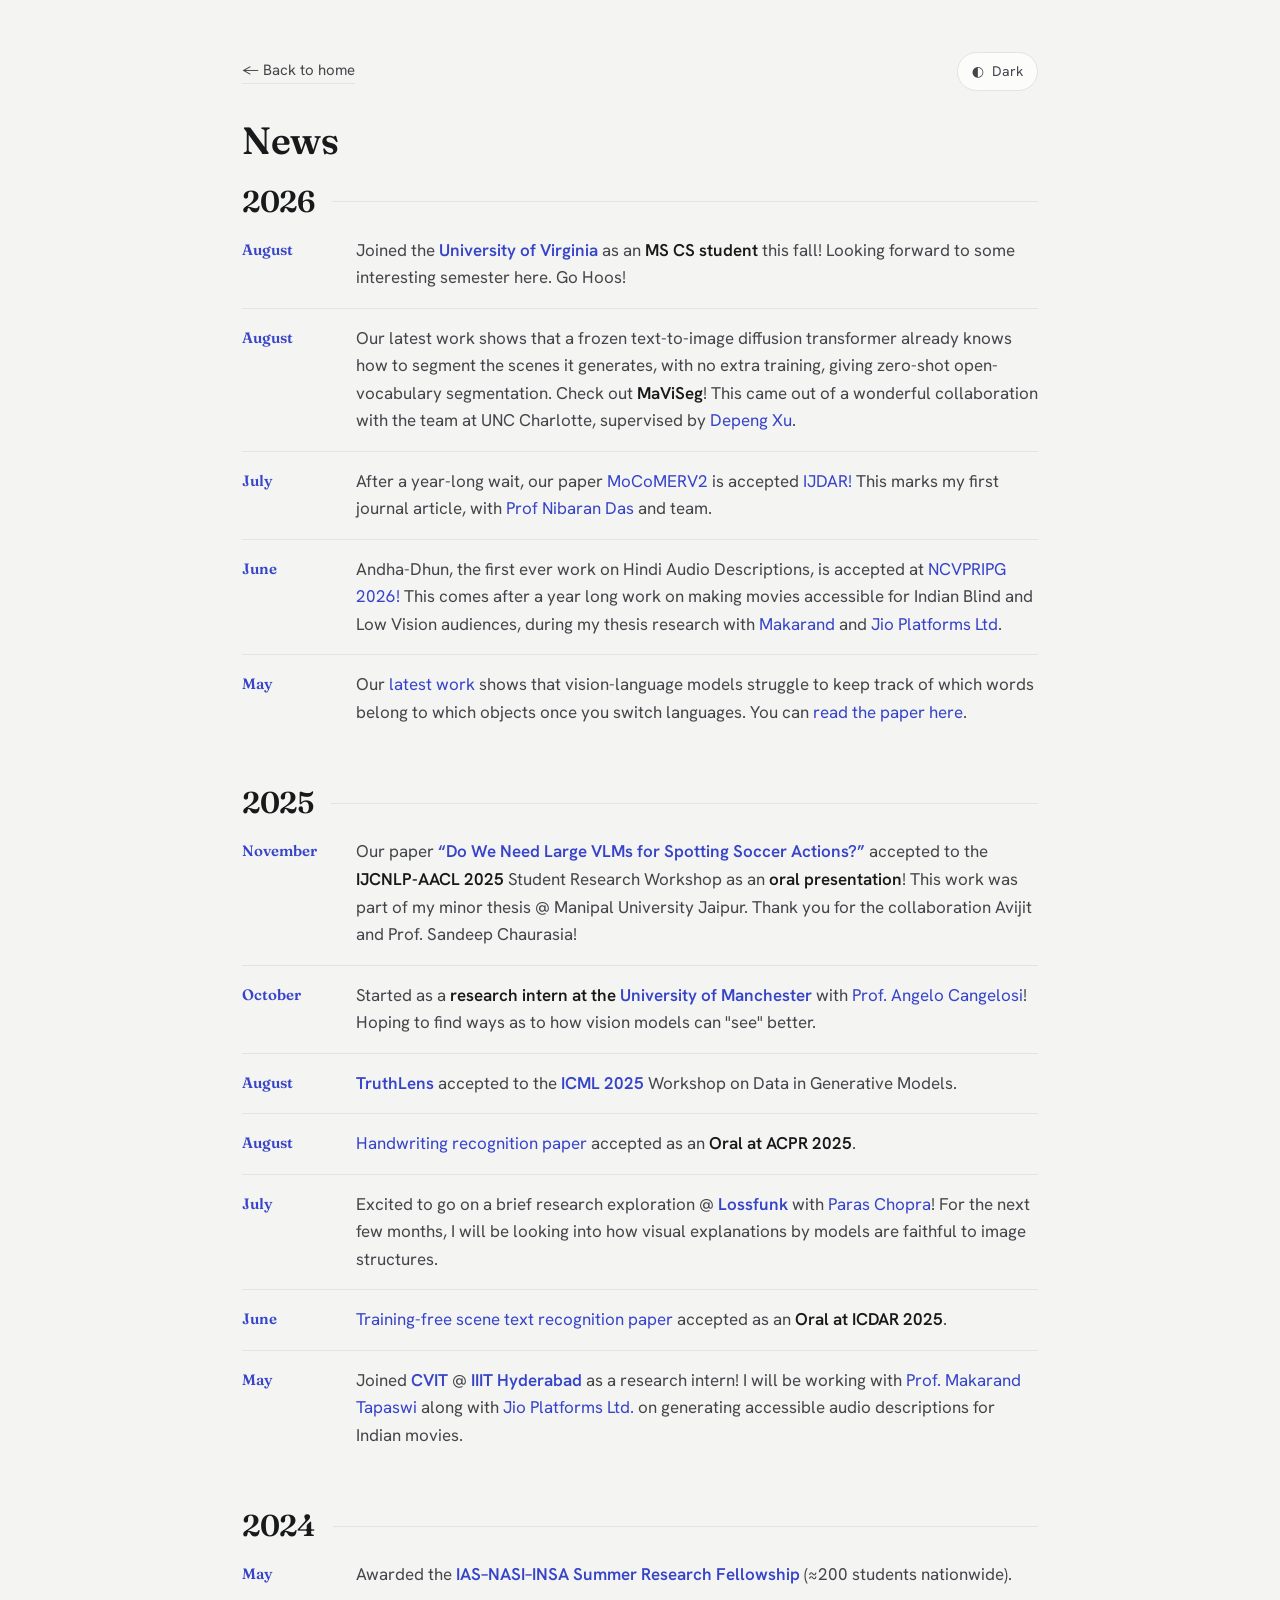
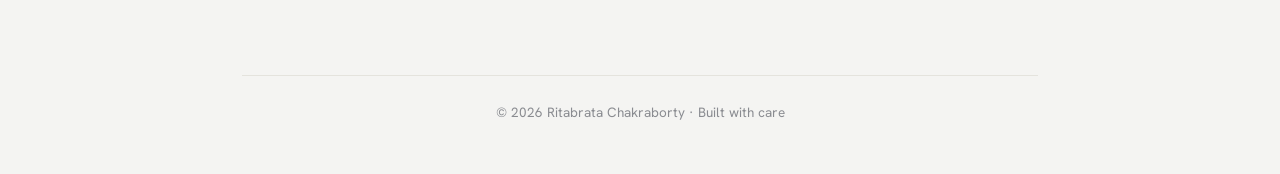
==== commit 6c4dae4a: "Revise news body for University of Virginia update Updated the news body text to reflect a more enga" ====
--- a/news.html
+++ b/news.html
@@ -141,7 +141,7 @@
 
         <div class="news-item" data-year="2026">
       <div class="news-date">August</div>
-      <div class="news-body">Joined the <b><a href="https://www.cs.virginia.edu/">University of Virginia</a></b> as an <b>MS CS student</b> this fall! Looking forward to continuing work on vision and multimodal models here.</div>
+      <div class="news-body">Joined the <b><a href="https://www.cs.virginia.edu/">University of Virginia</a></b> as an <b>MS CS student</b> this fall! Looking forward to some interesting semester here. Go Hoos!</div>
     </div>
     <div class="news-item" data-year="2026">
       <div class="news-date">August</div>
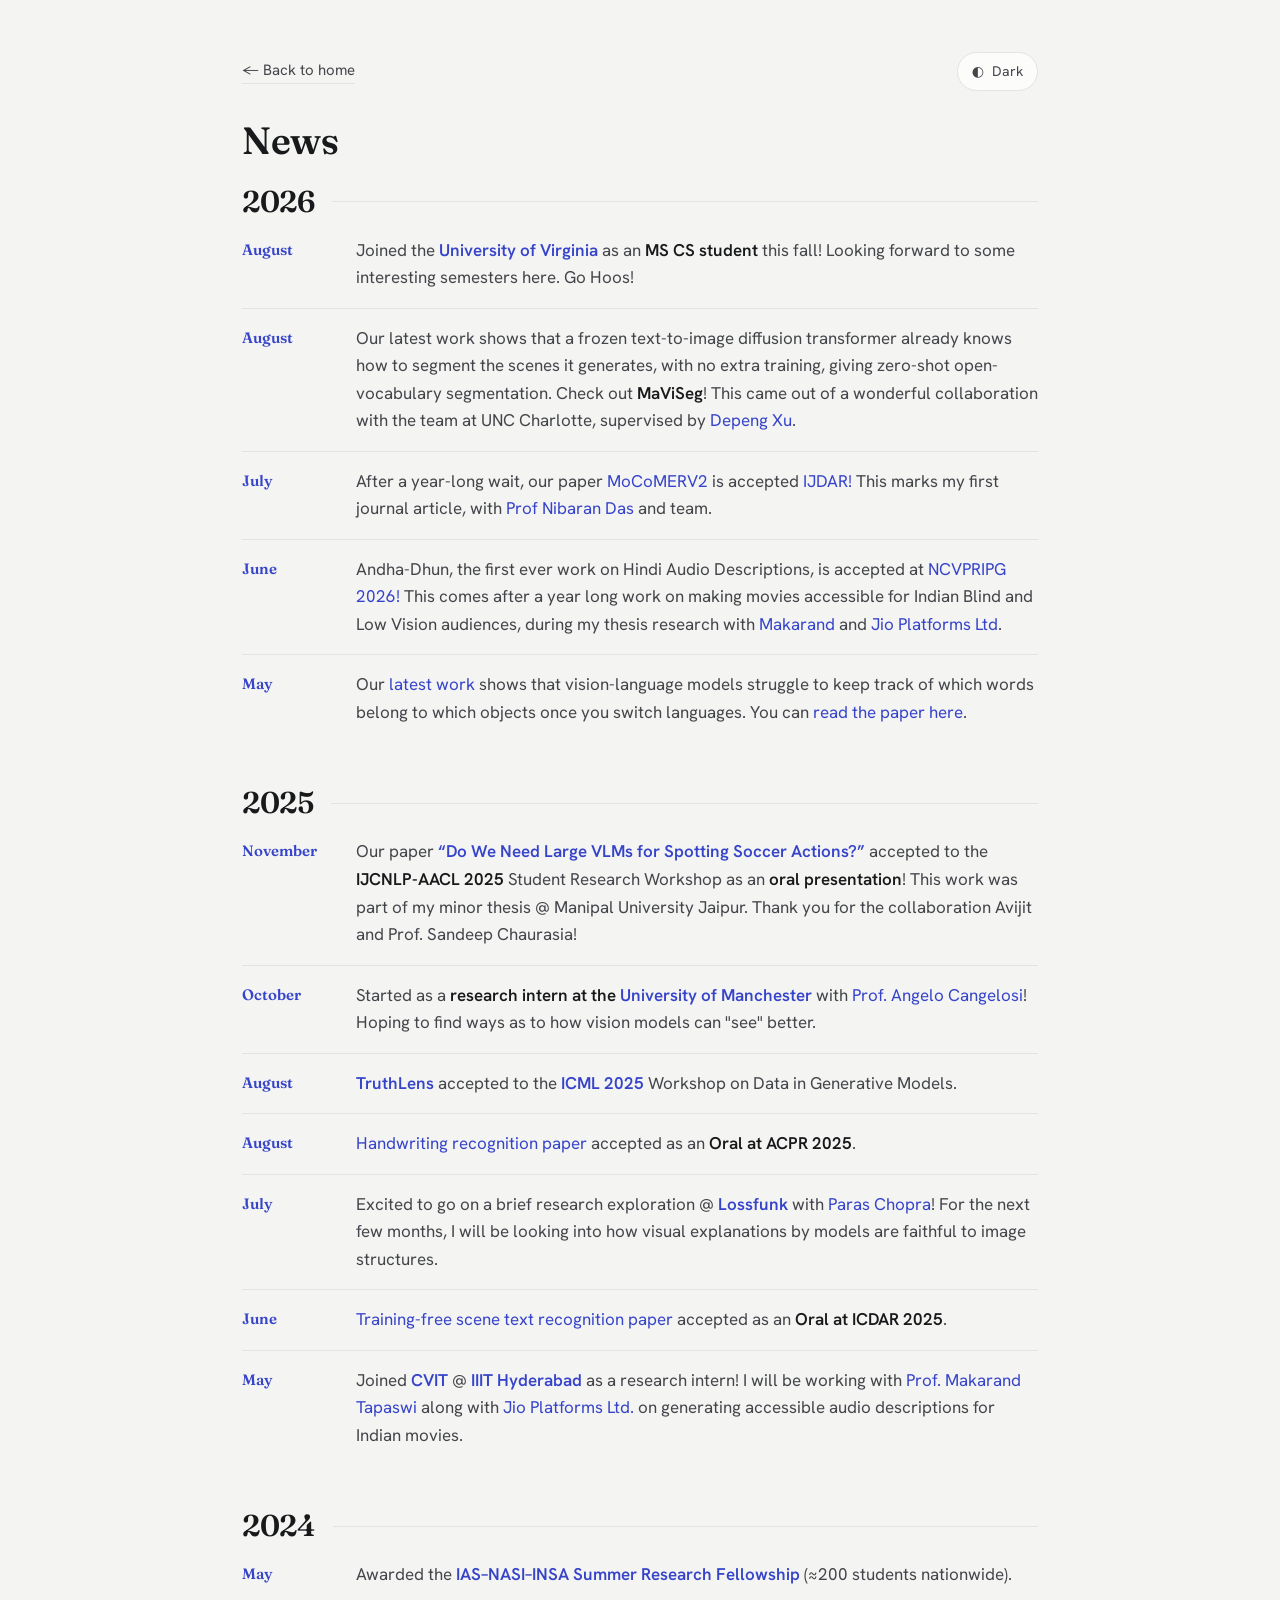
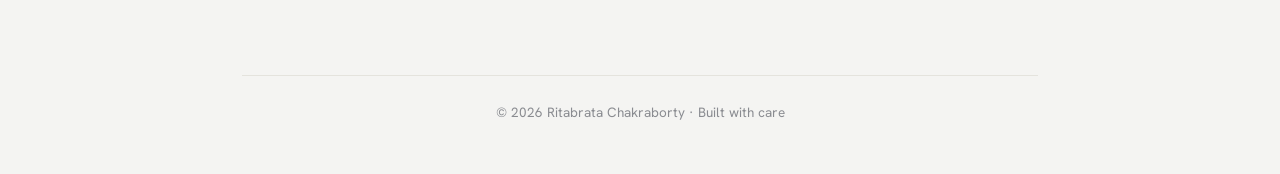
==== commit c7cca773: "Fix pluralization in news body text Corrected the plural form of 'semester' to 'semesters' in the ne" ====
--- a/news.html
+++ b/news.html
@@ -141,7 +141,7 @@
 
         <div class="news-item" data-year="2026">
       <div class="news-date">August</div>
-      <div class="news-body">Joined the <b><a href="https://www.cs.virginia.edu/">University of Virginia</a></b> as an <b>MS CS student</b> this fall! Looking forward to some interesting semester here. Go Hoos!</div>
+      <div class="news-body">Joined the <b><a href="https://www.cs.virginia.edu/">University of Virginia</a></b> as an <b>MS CS student</b> this fall! Looking forward to some interesting semesters here. Go Hoos!</div>
     </div>
     <div class="news-item" data-year="2026">
       <div class="news-date">August</div>
